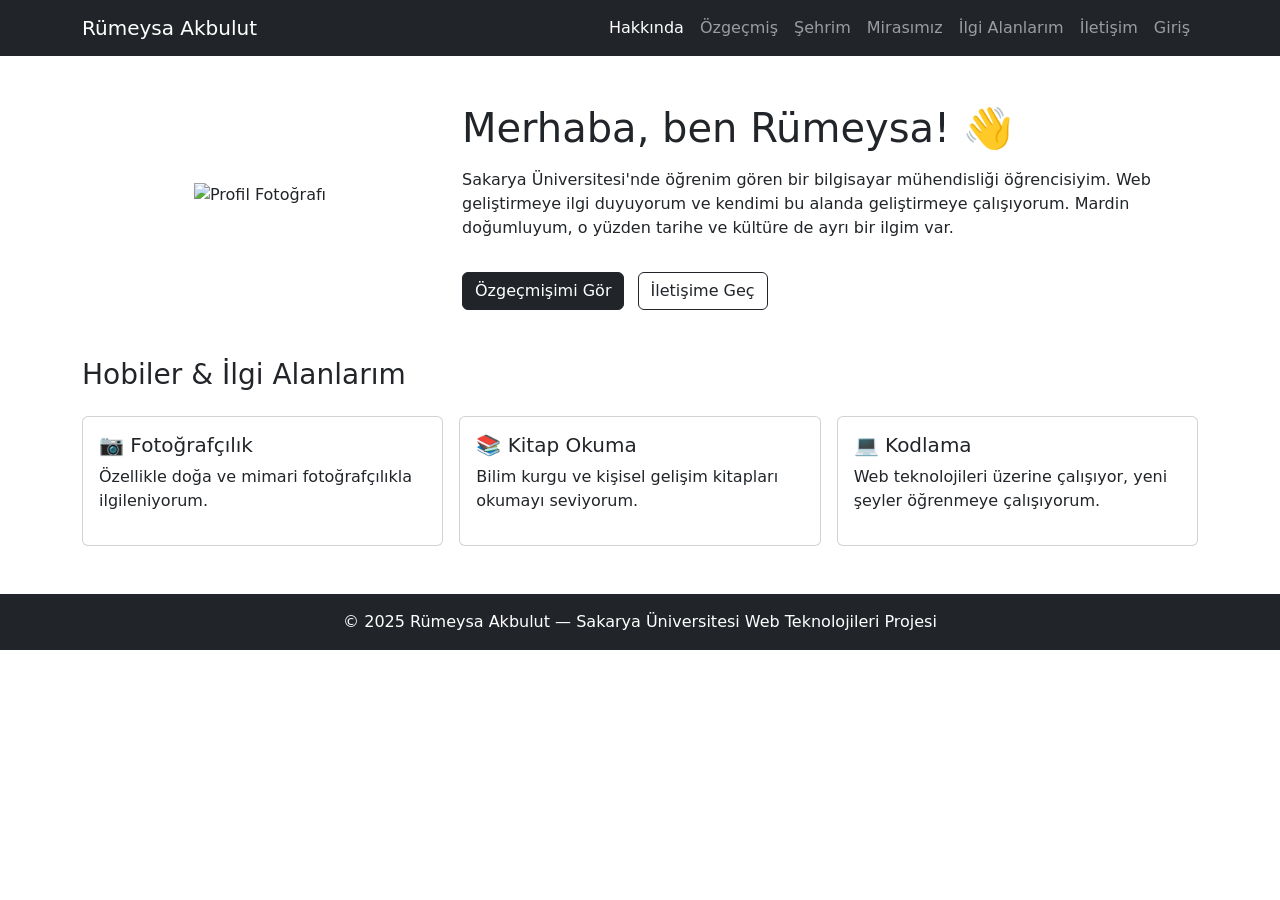
==== index.html @ a28f73a6 "İlk commit - hakkında sayfası eklendi" ====
<!DOCTYPE html>
<html lang="tr">
<head>
  <meta charset="UTF-8" />
  <meta name="viewport" content="width=device-width, initial-scale=1.0" />
  <title>Rümeysa Akbulut</title>
  <link href="https://cdn.jsdelivr.net/npm/bootstrap@5.3.3/dist/css/bootstrap.min.css" rel="stylesheet" />
  <link rel="stylesheet" href="css/style.css" />
</head>
<body>

  <!-- NAVBAR -->
  <nav class="navbar navbar-expand-lg navbar-dark bg-dark">
    <div class="container">
      <a class="navbar-brand" href="index.html">Rümeysa Akbulut</a>
      <button class="navbar-toggler" type="button" data-bs-toggle="collapse" data-bs-target="#navMenu">
        <span class="navbar-toggler-icon"></span>
      </button>
      <div class="collapse navbar-collapse" id="navMenu">
        <ul class="navbar-nav ms-auto">
          <li class="nav-item"><a class="nav-link active" href="index.html">Hakkında</a></li>
          <li class="nav-item"><a class="nav-link" href="cv.html">Özgeçmiş</a></li>
          <li class="nav-item"><a class="nav-link" href="sehrim.html">Şehrim</a></li>
          <li class="nav-item"><a class="nav-link" href="miras.html">Mirasımız</a></li>
          <li class="nav-item"><a class="nav-link" href="ilgi-alanlari.html">İlgi Alanlarım</a></li>
          <li class="nav-item"><a class="nav-link" href="iletisim.html">İletişim</a></li>
          <li class="nav-item"><a class="nav-link" href="login.html">Giriş</a></li>
        </ul>
      </div>
    </div>
  </nav>

  <!-- TANITIM -->
  <div class="container mt-5">
    <div class="row align-items-center">

      <div class="col-md-4 text-center mb-4">
        <img src="images/profil.jpg" alt="Profil Fotoğrafı" class="profil-foto" />
      </div>

      <div class="col-md-8">
        <h1>Merhaba, ben Rümeysa! 👋</h1>
        <p class="mt-3">
          Sakarya Üniversitesi'nde öğrenim gören bir bilgisayar mühendisliği öğrencisiyim.
          Web geliştirmeye ilgi duyuyorum ve kendimi bu alanda geliştirmeye çalışıyorum.
          Mardin doğumluyum, o yüzden tarihe ve kültüre de ayrı bir ilgim var.
        </p>
        <a href="cv.html" class="btn btn-dark mt-3">Özgeçmişimi Gör</a>
        <a href="iletisim.html" class="btn btn-outline-dark mt-3 ms-2">İletişime Geç</a>
      </div>

    </div>
  </div>

  <!-- HOBİLER -->
  <div class="container mt-5 mb-5">
    <h3 class="mb-4">Hobiler & İlgi Alanlarım</h3>
    <div class="row g-3">

      <div class="col-md-4">
        <div class="card p-3">
          <h5>📷 Fotoğrafçılık</h5>
          <p>Özellikle doğa ve mimari fotoğrafçılıkla ilgileniyorum.</p>
        </div>
      </div>

      <div class="col-md-4">
        <div class="card p-3">
          <h5>📚 Kitap Okuma</h5>
          <p>Bilim kurgu ve kişisel gelişim kitapları okumayı seviyorum.</p>
        </div>
      </div>

      <div class="col-md-4">
        <div class="card p-3">
          <h5>💻 Kodlama</h5>
          <p>Web teknolojileri üzerine çalışıyor, yeni şeyler öğrenmeye çalışıyorum.</p>
        </div>
      </div>

    </div>
  </div>

  <!-- FOOTER -->
  <footer class="bg-dark text-white text-center py-3">
    <p class="mb-0">© 2025 Rümeysa Akbulut &mdash; Sakarya Üniversitesi Web Teknolojileri Projesi</p>
  </footer>

  <script src="https://cdn.jsdelivr.net/npm/bootstrap@5.3.3/dist/js/bootstrap.bundle.min.js"></script>
</body>
</html>
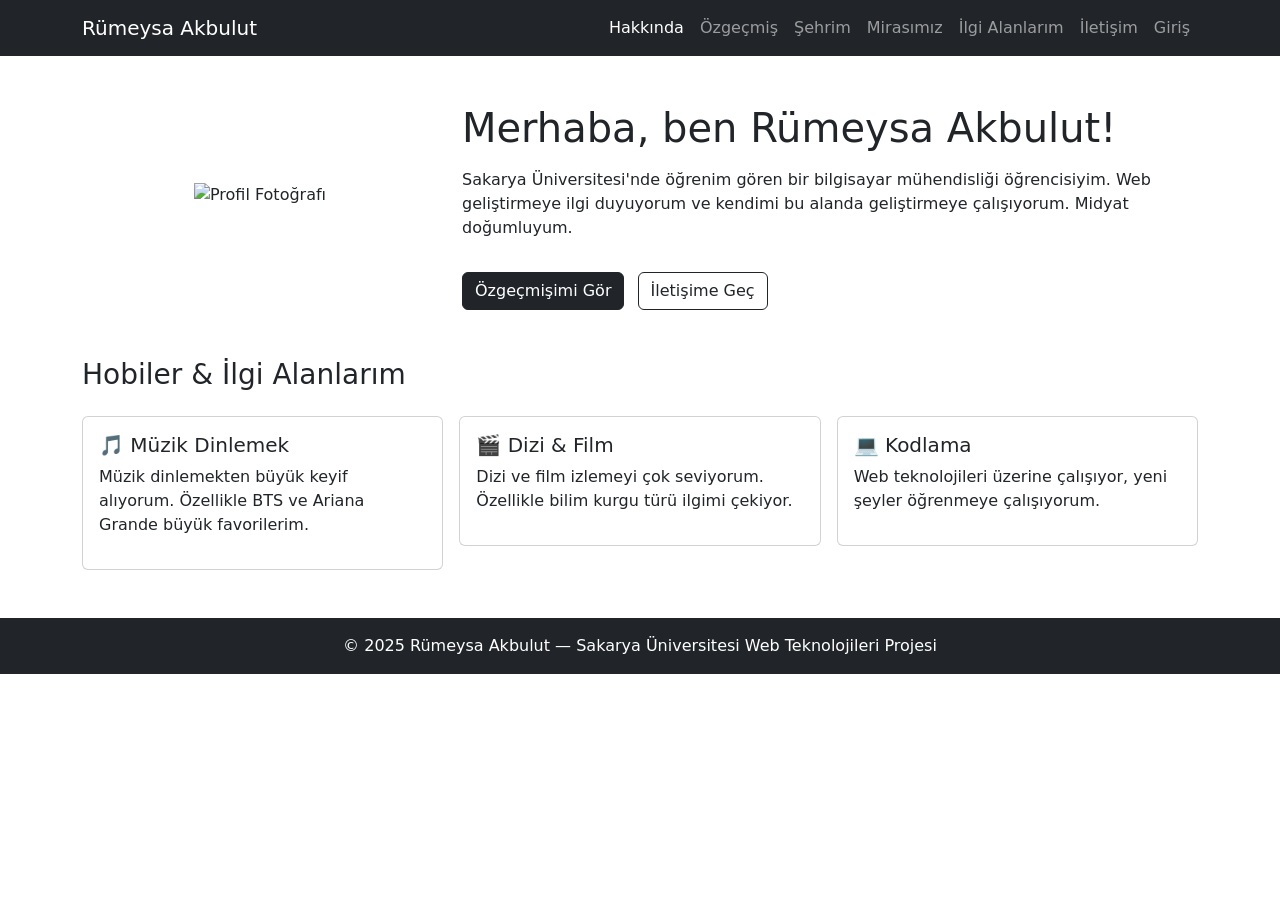
==== commit a941b2dc: "Update index.html" ====
--- a/index.html
+++ b/index.html
@@ -39,11 +39,11 @@
       </div>
 
       <div class="col-md-8">
-        <h1>Merhaba, ben Rümeysa! 👋</h1>
+        <h1>Merhaba, ben Rümeysa Akbulut! </h1>
         <p class="mt-3">
           Sakarya Üniversitesi'nde öğrenim gören bir bilgisayar mühendisliği öğrencisiyim.
           Web geliştirmeye ilgi duyuyorum ve kendimi bu alanda geliştirmeye çalışıyorum.
-          Mardin doğumluyum, o yüzden tarihe ve kültüre de ayrı bir ilgim var.
+          Midyat doğumluyum.
         </p>
         <a href="cv.html" class="btn btn-dark mt-3">Özgeçmişimi Gör</a>
         <a href="iletisim.html" class="btn btn-outline-dark mt-3 ms-2">İletişime Geç</a>
@@ -59,15 +59,15 @@
 
       <div class="col-md-4">
         <div class="card p-3">
-          <h5>📷 Fotoğrafçılık</h5>
-          <p>Özellikle doğa ve mimari fotoğrafçılıkla ilgileniyorum.</p>
+          <h5>🎵 Müzik Dinlemek</h5>
+          <p>Müzik dinlemekten büyük keyif alıyorum. Özellikle BTS ve Ariana Grande büyük favorilerim.</p>
         </div>
       </div>
 
       <div class="col-md-4">
         <div class="card p-3">
-          <h5>📚 Kitap Okuma</h5>
-          <p>Bilim kurgu ve kişisel gelişim kitapları okumayı seviyorum.</p>
+          <h5>🎬 Dizi & Film</h5>
+          <p>Dizi ve film izlemeyi çok seviyorum. Özellikle bilim kurgu türü ilgimi çekiyor.</p>
         </div>
       </div>
 
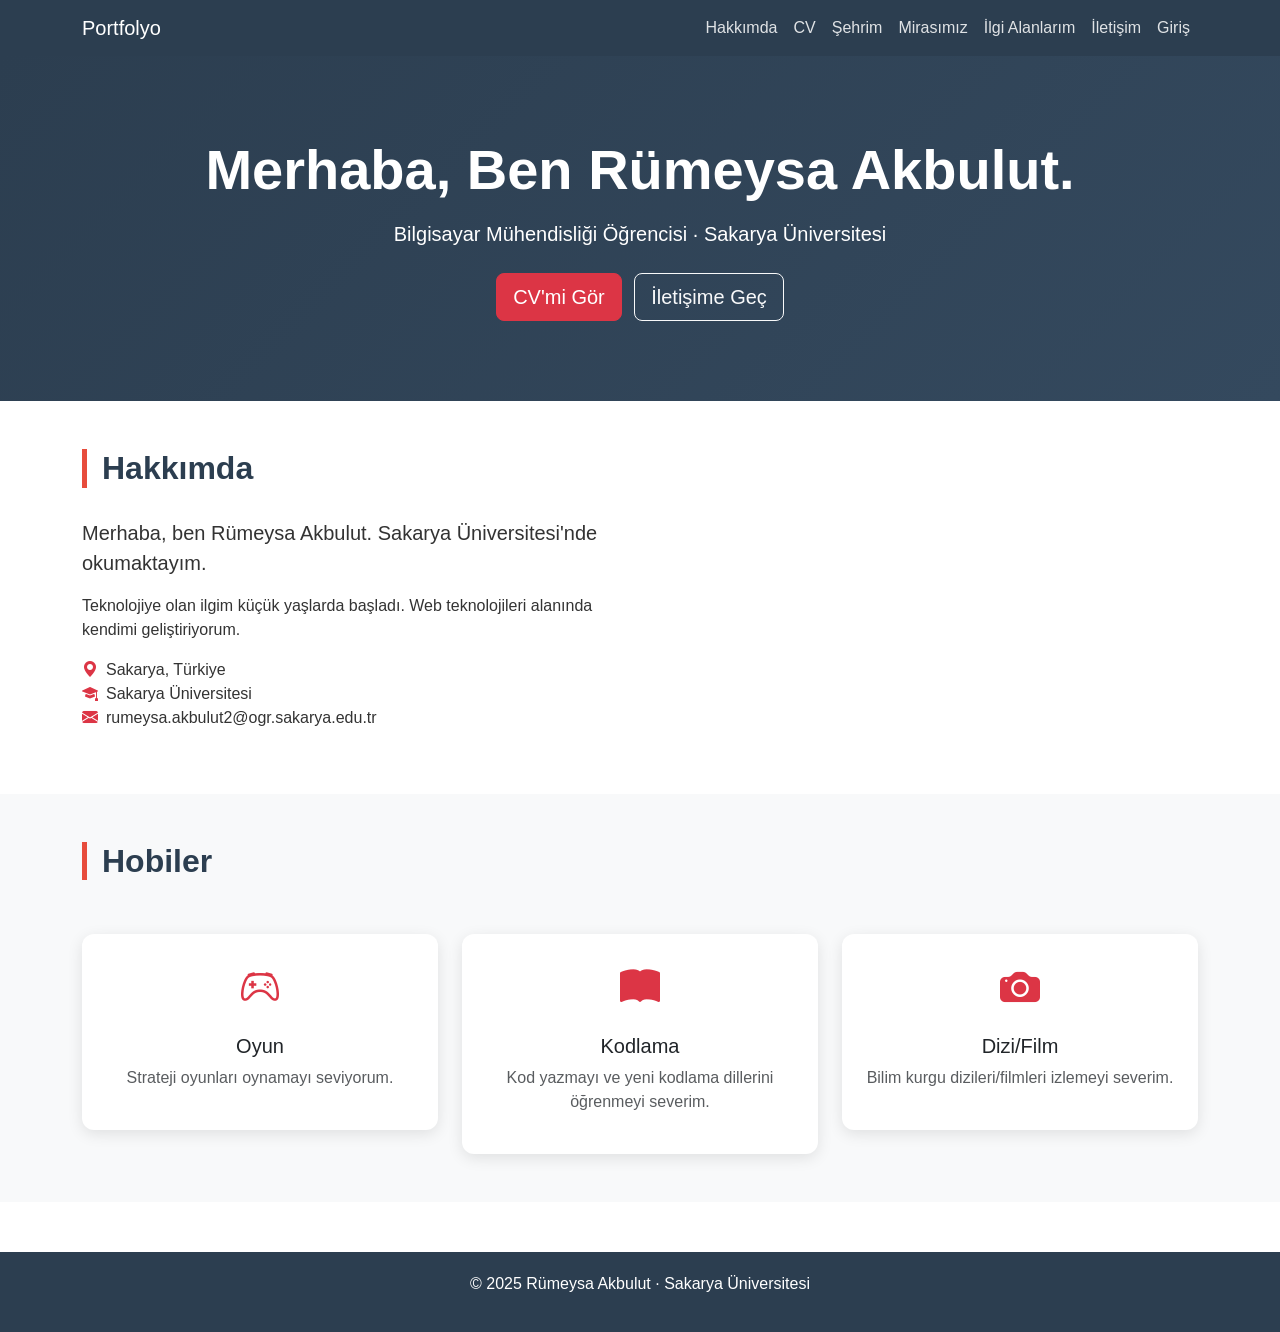
==== commit fd1b2b62: "İkinci commit" ====
--- a/index.html
+++ b/index.html
@@ -3,26 +3,27 @@
 <head>
   <meta charset="UTF-8" />
   <meta name="viewport" content="width=device-width, initial-scale=1.0" />
-  <title>Rümeysa Akbulut</title>
+  <title>Hakkımda</title>
   <link href="https://cdn.jsdelivr.net/npm/bootstrap@5.3.3/dist/css/bootstrap.min.css" rel="stylesheet" />
-  <link rel="stylesheet" href="css/style.css" />
+  <link href="https://cdn.jsdelivr.net/npm/bootstrap-icons@1.11.3/font/bootstrap-icons.css" rel="stylesheet" />
+  <link href="css/style.css" rel="stylesheet" />
 </head>
 <body>
 
   <!-- NAVBAR -->
-  <nav class="navbar navbar-expand-lg navbar-dark bg-dark">
+  <nav class="navbar navbar-expand-lg navbar-dark sticky-top">
     <div class="container">
-      <a class="navbar-brand" href="index.html">Rümeysa Akbulut</a>
+      <a class="navbar-brand" href="index.html">Portfolyo</a>
       <button class="navbar-toggler" type="button" data-bs-toggle="collapse" data-bs-target="#navMenu">
         <span class="navbar-toggler-icon"></span>
       </button>
       <div class="collapse navbar-collapse" id="navMenu">
         <ul class="navbar-nav ms-auto">
-          <li class="nav-item"><a class="nav-link active" href="index.html">Hakkında</a></li>
-          <li class="nav-item"><a class="nav-link" href="cv.html">Özgeçmiş</a></li>
+          <li class="nav-item"><a class="nav-link" href="index.html">Hakkımda</a></li>
+          <li class="nav-item"><a class="nav-link" href="cv.html">CV</a></li>
           <li class="nav-item"><a class="nav-link" href="sehrim.html">Şehrim</a></li>
           <li class="nav-item"><a class="nav-link" href="miras.html">Mirasımız</a></li>
-          <li class="nav-item"><a class="nav-link" href="ilgi-alanlari.html">İlgi Alanlarım</a></li>
+          <li class="nav-item"><a class="nav-link" href="ilgi.html">İlgi Alanlarım</a></li>
           <li class="nav-item"><a class="nav-link" href="iletisim.html">İletişim</a></li>
           <li class="nav-item"><a class="nav-link" href="login.html">Giriş</a></li>
         </ul>
@@ -30,62 +31,82 @@
     </div>
   </nav>
 
-  <!-- TANITIM -->
-  <div class="container mt-5">
-    <div class="row align-items-center">
+  <!-- HERO -->
+  <section class="hero">
+    <div class="container">
+      <img src="images/profil.jpg"
+           alt="Profil"
+           class="rounded-circle border border-4 border-white mb-4"
+           style="width:150px; height:150px; object-fit:cover;"
+           onerror="this.style.display='none'" />
+      <h1 class="display-4 fw-bold">Merhaba, Ben Rümeysa Akbulut.</h1>
+      <p class="lead mt-3">Bilgisayar Mühendisliği Öğrencisi · Sakarya Üniversitesi</p>
+      <div class="mt-4">
+        <a href="cv.html" class="btn btn-danger btn-lg me-2">CV'mi Gör</a>
+        <a href="iletisim.html" class="btn btn-outline-light btn-lg">İletişime Geç</a>
+      </div>
+    </div>
+  </section>
 
-      <div class="col-md-4 text-center mb-4">
-        <img src="images/profil.jpg" alt="Profil Fotoğrafı" class="profil-foto" />
+  <!-- HAKKIMDA -->
+  <section class="py-5">
+    <div class="container">
+      <h2 class="baslik">Hakkımda</h2>
+      <div class="row align-items-center g-4">
+        <div class="col-md-6">
+          <p class="lead">Merhaba, ben Rümeysa Akbulut. Sakarya Üniversitesi'nde okumaktayım.</p>
+          <p>Teknolojiye olan ilgim küçük yaşlarda başladı. Web teknolojileri alanında kendimi geliştiriyorum.</p>
+          <ul class="list-unstyled mt-3">
+            <li><i class="bi bi-geo-alt-fill text-danger me-2"></i>Sakarya, Türkiye</li>
+            <li><i class="bi bi-mortarboard-fill text-danger me-2"></i>Sakarya Üniversitesi</li>
+            <li><i class="bi bi-envelope-fill text-danger me-2"></i>rumeysa.akbulut2@ogr.sakarya.edu.tr</li>
+          </ul>
+        </div>
+        <div class="col-md-6">
+          <img src="images/hakkimda.jpg"
+               alt="Hakkımda"
+               class="img-fluid rounded-3 shadow"
+               onerror="this.style.display='none'" />
+        </div>
       </div>
-
-      <div class="col-md-8">
-        <h1>Merhaba, ben Rümeysa Akbulut! </h1>
-        <p class="mt-3">
-          Sakarya Üniversitesi'nde öğrenim gören bir bilgisayar mühendisliği öğrencisiyim.
-          Web geliştirmeye ilgi duyuyorum ve kendimi bu alanda geliştirmeye çalışıyorum.
-          Midyat doğumluyum.
-        </p>
-        <a href="cv.html" class="btn btn-dark mt-3">Özgeçmişimi Gör</a>
-        <a href="iletisim.html" class="btn btn-outline-dark mt-3 ms-2">İletişime Geç</a>
-      </div>
-
     </div>
-  </div>
+  </section>
 
   <!-- HOBİLER -->
-  <div class="container mt-5 mb-5">
-    <h3 class="mb-4">Hobiler & İlgi Alanlarım</h3>
-    <div class="row g-3">
-
-      <div class="col-md-4">
-        <div class="card p-3">
-          <h5>🎵 Müzik Dinlemek</h5>
-          <p>Müzik dinlemekten büyük keyif alıyorum. Özellikle BTS ve Ariana Grande büyük favorilerim.</p>
+  <section class="py-5 bg-light">
+    <div class="container">
+      <h2 class="baslik">Hobiler</h2>
+      <div class="row g-4 mt-2">
+        <div class="col-md-4">
+          <div class="card text-center p-4">
+            <i class="bi bi-controller text-danger" style="font-size:2.5rem;"></i>
+            <h5 class="mt-3">Oyun</h5>
+            <p class="text-muted">Strateji oyunları oynamayı seviyorum.</p>
+          </div>
+        </div>
+        <div class="col-md-4">
+          <div class="card text-center p-4">
+            <i class="bi bi-book-fill text-danger" style="font-size:2.5rem;"></i>
+            <h5 class="mt-3">Kodlama</h5>
+            <p class="text-muted">Kod yazmayı ve yeni kodlama dillerini öğrenmeyi severim.</p>
+          </div>
+        </div>
+        <div class="col-md-4">
+          <div class="card text-center p-4">
+            <i class="bi bi-camera-fill text-danger" style="font-size:2.5rem;"></i>
+            <h5 class="mt-3">Dizi/Film</h5>
+            <p class="text-muted">Bilim kurgu dizileri/filmleri izlemeyi severim.</p>
+          </div>
         </div>
       </div>
-
-      <div class="col-md-4">
-        <div class="card p-3">
-          <h5>🎬 Dizi & Film</h5>
-          <p>Dizi ve film izlemeyi çok seviyorum. Özellikle bilim kurgu türü ilgimi çekiyor.</p>
-        </div>
-      </div>
-
-      <div class="col-md-4">
-        <div class="card p-3">
-          <h5>💻 Kodlama</h5>
-          <p>Web teknolojileri üzerine çalışıyor, yeni şeyler öğrenmeye çalışıyorum.</p>
-        </div>
-      </div>
-
     </div>
-  </div>
+  </section>
 
   <!-- FOOTER -->
-  <footer class="bg-dark text-white text-center py-3">
-    <p class="mb-0">© 2025 Rümeysa Akbulut &mdash; Sakarya Üniversitesi Web Teknolojileri Projesi</p>
+  <footer>
+    <p>© 2025 Rümeysa Akbulut · Sakarya Üniversitesi</p>
   </footer>
 
   <script src="https://cdn.jsdelivr.net/npm/bootstrap@5.3.3/dist/js/bootstrap.bundle.min.js"></script>
 </body>
-</html>
+</html>
--- a/css/style.css
+++ b/css/style.css
@@ -0,0 +1,62 @@
+:root {
+  --primary: #2c3e50;
+  --accent: #e74c3c;
+}
+
+* {
+  margin: 0;
+  padding: 0;
+  box-sizing: border-box;
+}
+
+body {
+  font-family: 'Segoe UI', sans-serif;
+  color: #333;
+}
+
+/* NAVBAR */
+.navbar {
+  background-color: var(--primary) !important;
+}
+
+.nav-link {
+  color: rgba(255,255,255,0.85) !important;
+}
+
+.nav-link:hover {
+  color: #e74c3c !important;
+}
+
+/* HERO */
+.hero {
+  background: linear-gradient(135deg, #2c3e50, #34495e);
+  color: white;
+  padding: 80px 0;
+  text-align: center;
+}
+
+/* KARTLAR */
+.card {
+  border: none;
+  border-radius: 12px;
+  box-shadow: 0 4px 15px rgba(0,0,0,0.1);
+}
+
+/* FOOTER */
+footer {
+  background-color: #2c3e50;
+  color: white;
+  text-align: center;
+  padding: 20px;
+  margin-top: 50px;
+}
+
+/* BÖLÜM BAŞLIĞI */
+.baslik {
+  font-size: 2rem;
+  font-weight: 700;
+  color: #2c3e50;
+  margin-bottom: 30px;
+  border-left: 5px solid #e74c3c;
+  padding-left: 15px;
+}
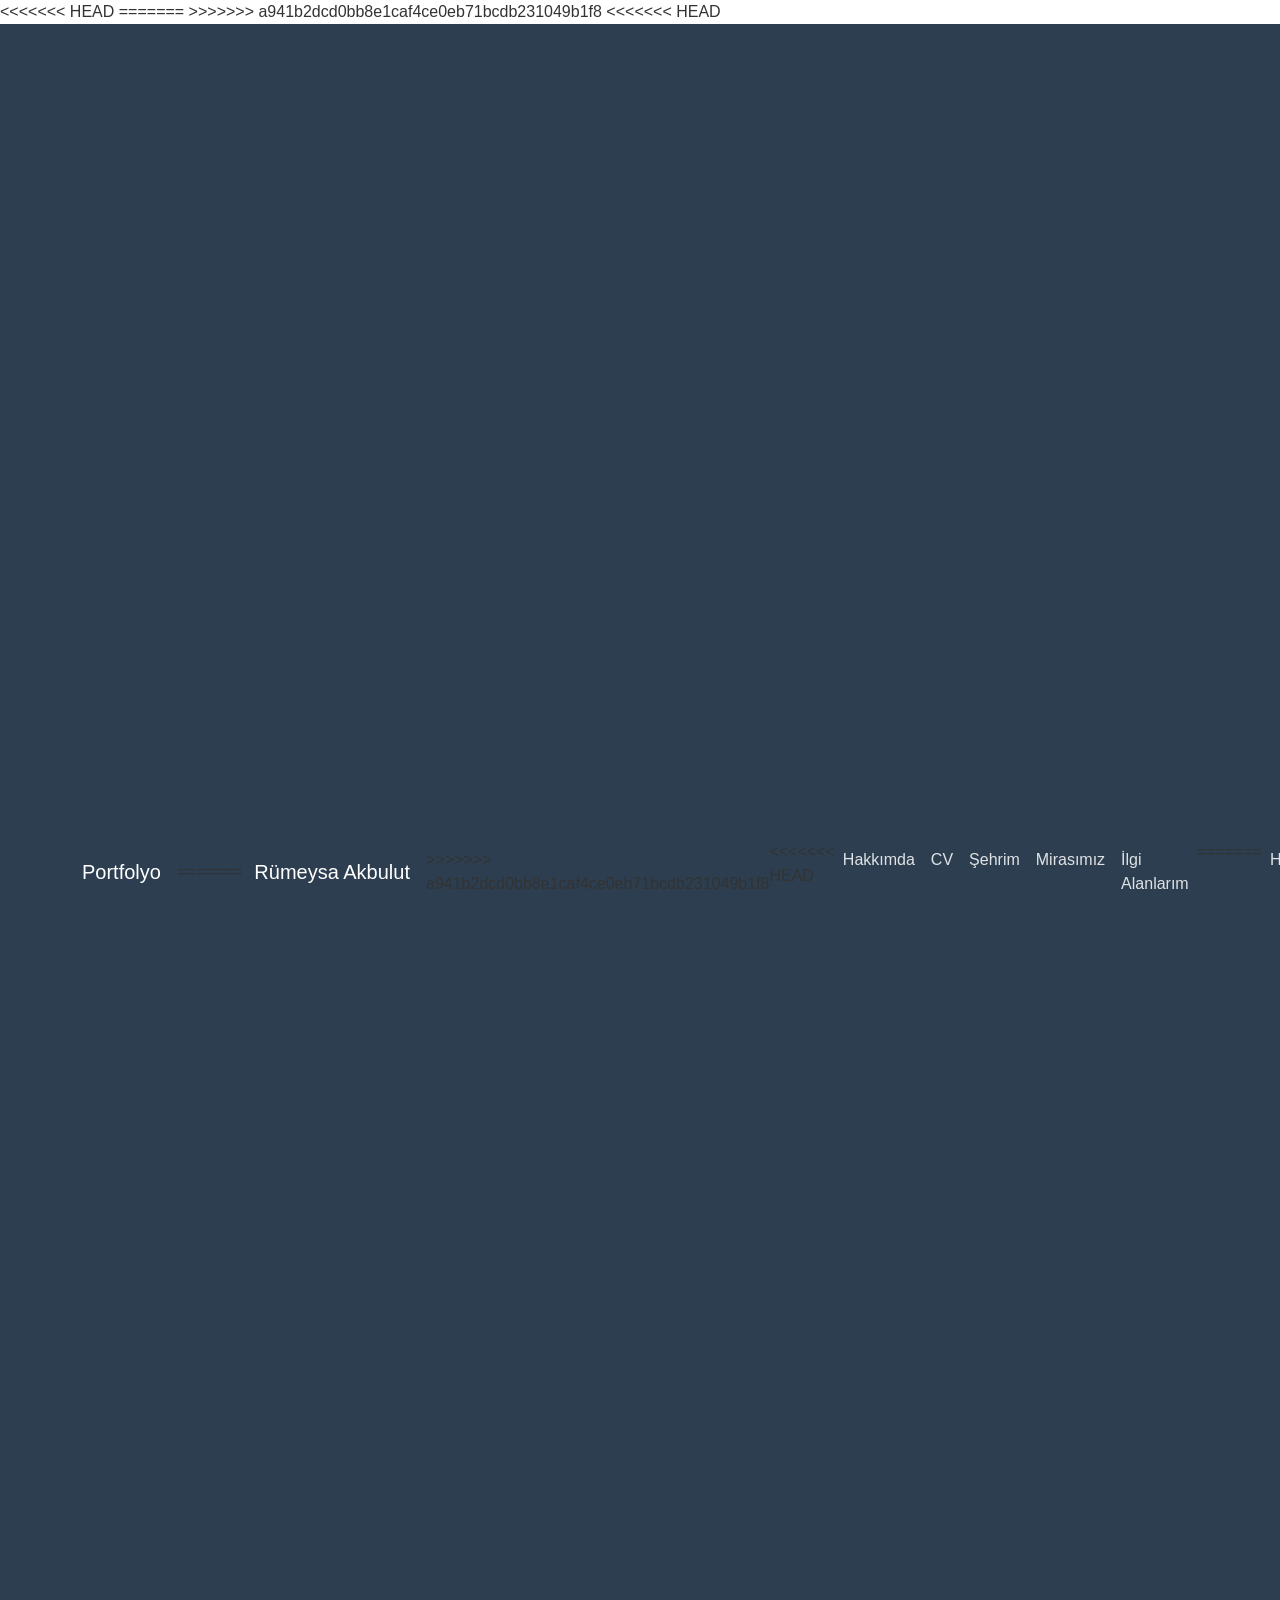
==== commit eb168b9d: "conflict cozuldu" ====
--- a/index.html
+++ b/index.html
@@ -3,27 +3,47 @@
 <head>
   <meta charset="UTF-8" />
   <meta name="viewport" content="width=device-width, initial-scale=1.0" />
+<<<<<<< HEAD
   <title>Hakkımda</title>
   <link href="https://cdn.jsdelivr.net/npm/bootstrap@5.3.3/dist/css/bootstrap.min.css" rel="stylesheet" />
   <link href="https://cdn.jsdelivr.net/npm/bootstrap-icons@1.11.3/font/bootstrap-icons.css" rel="stylesheet" />
   <link href="css/style.css" rel="stylesheet" />
+=======
+  <title>Rümeysa Akbulut</title>
+  <link href="https://cdn.jsdelivr.net/npm/bootstrap@5.3.3/dist/css/bootstrap.min.css" rel="stylesheet" />
+  <link rel="stylesheet" href="css/style.css" />
+>>>>>>> a941b2dcd0bb8e1caf4ce0eb71bcdb231049b1f8
 </head>
 <body>
 
   <!-- NAVBAR -->
+<<<<<<< HEAD
   <nav class="navbar navbar-expand-lg navbar-dark sticky-top">
     <div class="container">
       <a class="navbar-brand" href="index.html">Portfolyo</a>
+=======
+  <nav class="navbar navbar-expand-lg navbar-dark bg-dark">
+    <div class="container">
+      <a class="navbar-brand" href="index.html">Rümeysa Akbulut</a>
+>>>>>>> a941b2dcd0bb8e1caf4ce0eb71bcdb231049b1f8
       <button class="navbar-toggler" type="button" data-bs-toggle="collapse" data-bs-target="#navMenu">
         <span class="navbar-toggler-icon"></span>
       </button>
       <div class="collapse navbar-collapse" id="navMenu">
         <ul class="navbar-nav ms-auto">
+<<<<<<< HEAD
           <li class="nav-item"><a class="nav-link" href="index.html">Hakkımda</a></li>
           <li class="nav-item"><a class="nav-link" href="cv.html">CV</a></li>
           <li class="nav-item"><a class="nav-link" href="sehrim.html">Şehrim</a></li>
           <li class="nav-item"><a class="nav-link" href="miras.html">Mirasımız</a></li>
           <li class="nav-item"><a class="nav-link" href="ilgi.html">İlgi Alanlarım</a></li>
+=======
+          <li class="nav-item"><a class="nav-link active" href="index.html">Hakkında</a></li>
+          <li class="nav-item"><a class="nav-link" href="cv.html">Özgeçmiş</a></li>
+          <li class="nav-item"><a class="nav-link" href="sehrim.html">Şehrim</a></li>
+          <li class="nav-item"><a class="nav-link" href="miras.html">Mirasımız</a></li>
+          <li class="nav-item"><a class="nav-link" href="ilgi-alanlari.html">İlgi Alanlarım</a></li>
+>>>>>>> a941b2dcd0bb8e1caf4ce0eb71bcdb231049b1f8
           <li class="nav-item"><a class="nav-link" href="iletisim.html">İletişim</a></li>
           <li class="nav-item"><a class="nav-link" href="login.html">Giriş</a></li>
         </ul>
@@ -31,6 +51,7 @@
     </div>
   </nav>
 
+<<<<<<< HEAD
   <!-- HERO -->
   <section class="hero">
     <div class="container">
@@ -105,8 +126,68 @@
   <!-- FOOTER -->
   <footer>
     <p>© 2025 Rümeysa Akbulut · Sakarya Üniversitesi</p>
+=======
+  <!-- TANITIM -->
+  <div class="container mt-5">
+    <div class="row align-items-center">
+
+      <div class="col-md-4 text-center mb-4">
+        <img src="images/profil.jpg" alt="Profil Fotoğrafı" class="profil-foto" />
+      </div>
+
+      <div class="col-md-8">
+        <h1>Merhaba, ben Rümeysa Akbulut! </h1>
+        <p class="mt-3">
+          Sakarya Üniversitesi'nde öğrenim gören bir bilgisayar mühendisliği öğrencisiyim.
+          Web geliştirmeye ilgi duyuyorum ve kendimi bu alanda geliştirmeye çalışıyorum.
+          Midyat doğumluyum.
+        </p>
+        <a href="cv.html" class="btn btn-dark mt-3">Özgeçmişimi Gör</a>
+        <a href="iletisim.html" class="btn btn-outline-dark mt-3 ms-2">İletişime Geç</a>
+      </div>
+
+    </div>
+  </div>
+
+  <!-- HOBİLER -->
+  <div class="container mt-5 mb-5">
+    <h3 class="mb-4">Hobiler & İlgi Alanlarım</h3>
+    <div class="row g-3">
+
+      <div class="col-md-4">
+        <div class="card p-3">
+          <h5>🎵 Müzik Dinlemek</h5>
+          <p>Müzik dinlemekten büyük keyif alıyorum. Özellikle BTS ve Ariana Grande büyük favorilerim.</p>
+        </div>
+      </div>
+
+      <div class="col-md-4">
+        <div class="card p-3">
+          <h5>🎬 Dizi & Film</h5>
+          <p>Dizi ve film izlemeyi çok seviyorum. Özellikle bilim kurgu türü ilgimi çekiyor.</p>
+        </div>
+      </div>
+
+      <div class="col-md-4">
+        <div class="card p-3">
+          <h5>💻 Kodlama</h5>
+          <p>Web teknolojileri üzerine çalışıyor, yeni şeyler öğrenmeye çalışıyorum.</p>
+        </div>
+      </div>
+
+    </div>
+  </div>
+
+  <!-- FOOTER -->
+  <footer class="bg-dark text-white text-center py-3">
+    <p class="mb-0">© 2025 Rümeysa Akbulut &mdash; Sakarya Üniversitesi Web Teknolojileri Projesi</p>
+>>>>>>> a941b2dcd0bb8e1caf4ce0eb71bcdb231049b1f8
   </footer>
 
   <script src="https://cdn.jsdelivr.net/npm/bootstrap@5.3.3/dist/js/bootstrap.bundle.min.js"></script>
 </body>
-</html>+<<<<<<< HEAD
+</html>
+=======
+</html>
+>>>>>>> a941b2dcd0bb8e1caf4ce0eb71bcdb231049b1f8
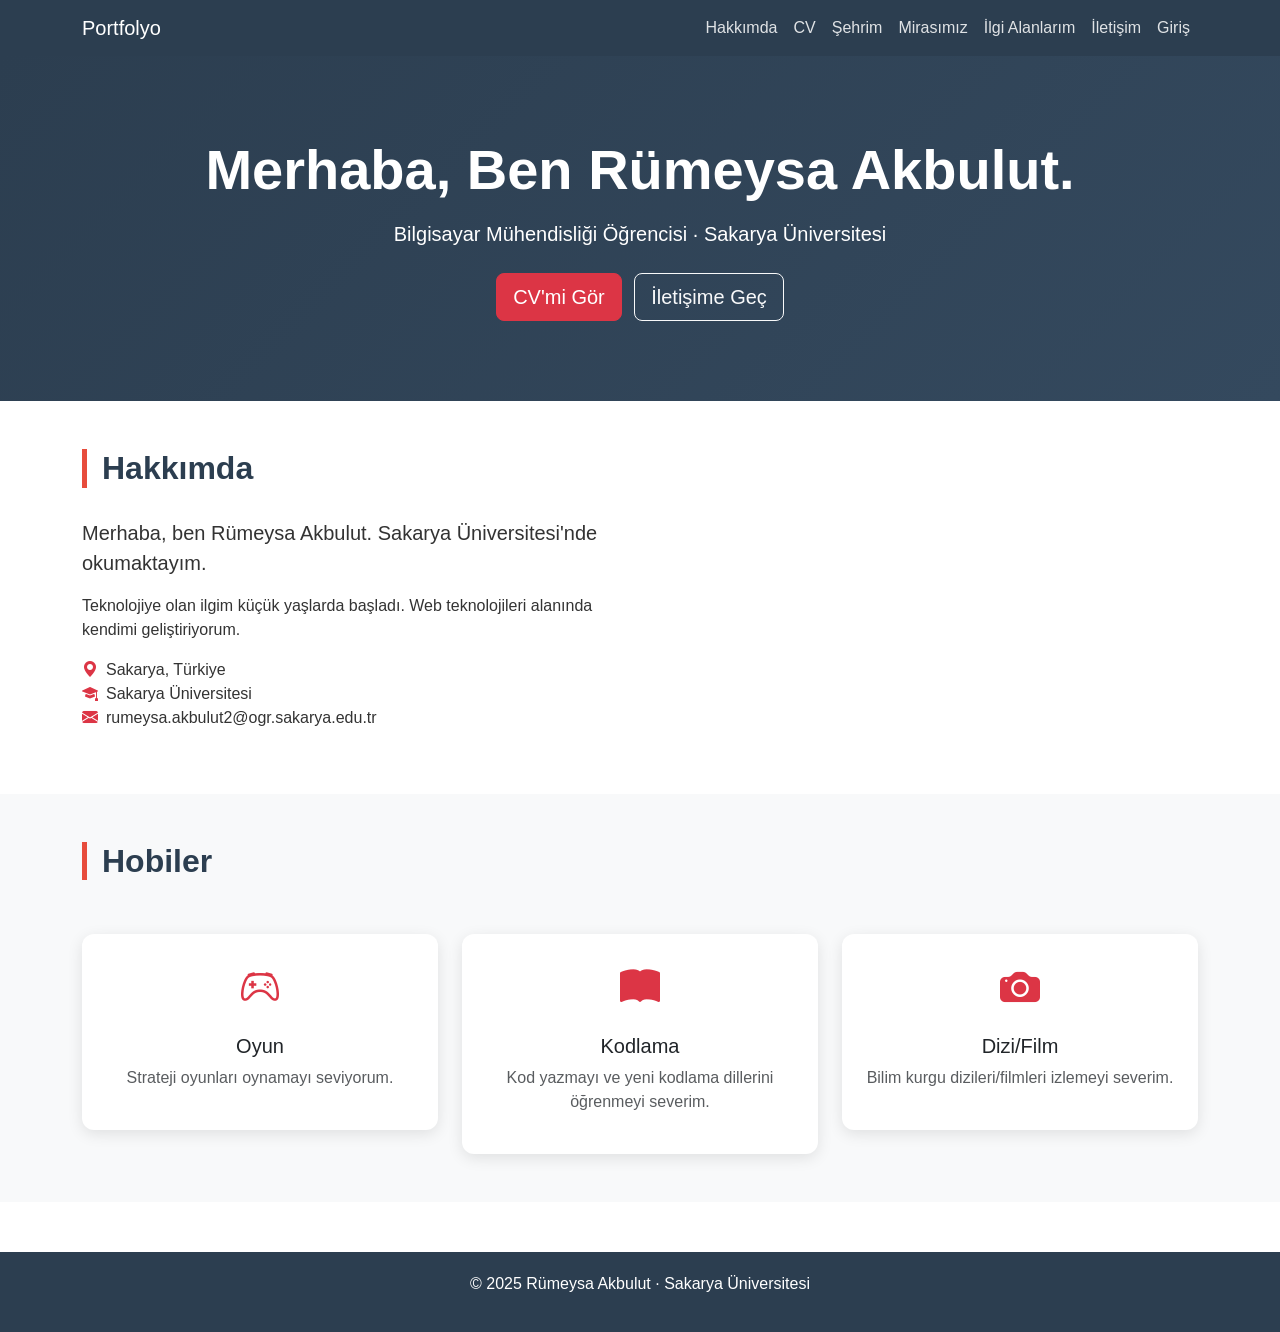
==== commit 30dc15d6: "sehrim.html eklendi" ====
--- a/index.html
+++ b/index.html
@@ -3,47 +3,27 @@
 <head>
   <meta charset="UTF-8" />
   <meta name="viewport" content="width=device-width, initial-scale=1.0" />
-<<<<<<< HEAD
   <title>Hakkımda</title>
   <link href="https://cdn.jsdelivr.net/npm/bootstrap@5.3.3/dist/css/bootstrap.min.css" rel="stylesheet" />
   <link href="https://cdn.jsdelivr.net/npm/bootstrap-icons@1.11.3/font/bootstrap-icons.css" rel="stylesheet" />
   <link href="css/style.css" rel="stylesheet" />
-=======
-  <title>Rümeysa Akbulut</title>
-  <link href="https://cdn.jsdelivr.net/npm/bootstrap@5.3.3/dist/css/bootstrap.min.css" rel="stylesheet" />
-  <link rel="stylesheet" href="css/style.css" />
->>>>>>> a941b2dcd0bb8e1caf4ce0eb71bcdb231049b1f8
 </head>
 <body>
 
   <!-- NAVBAR -->
-<<<<<<< HEAD
   <nav class="navbar navbar-expand-lg navbar-dark sticky-top">
     <div class="container">
       <a class="navbar-brand" href="index.html">Portfolyo</a>
-=======
-  <nav class="navbar navbar-expand-lg navbar-dark bg-dark">
-    <div class="container">
-      <a class="navbar-brand" href="index.html">Rümeysa Akbulut</a>
->>>>>>> a941b2dcd0bb8e1caf4ce0eb71bcdb231049b1f8
       <button class="navbar-toggler" type="button" data-bs-toggle="collapse" data-bs-target="#navMenu">
         <span class="navbar-toggler-icon"></span>
       </button>
       <div class="collapse navbar-collapse" id="navMenu">
         <ul class="navbar-nav ms-auto">
-<<<<<<< HEAD
           <li class="nav-item"><a class="nav-link" href="index.html">Hakkımda</a></li>
           <li class="nav-item"><a class="nav-link" href="cv.html">CV</a></li>
           <li class="nav-item"><a class="nav-link" href="sehrim.html">Şehrim</a></li>
           <li class="nav-item"><a class="nav-link" href="miras.html">Mirasımız</a></li>
           <li class="nav-item"><a class="nav-link" href="ilgi.html">İlgi Alanlarım</a></li>
-=======
-          <li class="nav-item"><a class="nav-link active" href="index.html">Hakkında</a></li>
-          <li class="nav-item"><a class="nav-link" href="cv.html">Özgeçmiş</a></li>
-          <li class="nav-item"><a class="nav-link" href="sehrim.html">Şehrim</a></li>
-          <li class="nav-item"><a class="nav-link" href="miras.html">Mirasımız</a></li>
-          <li class="nav-item"><a class="nav-link" href="ilgi-alanlari.html">İlgi Alanlarım</a></li>
->>>>>>> a941b2dcd0bb8e1caf4ce0eb71bcdb231049b1f8
           <li class="nav-item"><a class="nav-link" href="iletisim.html">İletişim</a></li>
           <li class="nav-item"><a class="nav-link" href="login.html">Giriş</a></li>
         </ul>
@@ -51,7 +31,6 @@
     </div>
   </nav>
 
-<<<<<<< HEAD
   <!-- HERO -->
   <section class="hero">
     <div class="container">
@@ -126,68 +105,8 @@
   <!-- FOOTER -->
   <footer>
     <p>© 2025 Rümeysa Akbulut · Sakarya Üniversitesi</p>
-=======
-  <!-- TANITIM -->
-  <div class="container mt-5">
-    <div class="row align-items-center">
-
-      <div class="col-md-4 text-center mb-4">
-        <img src="images/profil.jpg" alt="Profil Fotoğrafı" class="profil-foto" />
-      </div>
-
-      <div class="col-md-8">
-        <h1>Merhaba, ben Rümeysa Akbulut! </h1>
-        <p class="mt-3">
-          Sakarya Üniversitesi'nde öğrenim gören bir bilgisayar mühendisliği öğrencisiyim.
-          Web geliştirmeye ilgi duyuyorum ve kendimi bu alanda geliştirmeye çalışıyorum.
-          Midyat doğumluyum.
-        </p>
-        <a href="cv.html" class="btn btn-dark mt-3">Özgeçmişimi Gör</a>
-        <a href="iletisim.html" class="btn btn-outline-dark mt-3 ms-2">İletişime Geç</a>
-      </div>
-
-    </div>
-  </div>
-
-  <!-- HOBİLER -->
-  <div class="container mt-5 mb-5">
-    <h3 class="mb-4">Hobiler & İlgi Alanlarım</h3>
-    <div class="row g-3">
-
-      <div class="col-md-4">
-        <div class="card p-3">
-          <h5>🎵 Müzik Dinlemek</h5>
-          <p>Müzik dinlemekten büyük keyif alıyorum. Özellikle BTS ve Ariana Grande büyük favorilerim.</p>
-        </div>
-      </div>
-
-      <div class="col-md-4">
-        <div class="card p-3">
-          <h5>🎬 Dizi & Film</h5>
-          <p>Dizi ve film izlemeyi çok seviyorum. Özellikle bilim kurgu türü ilgimi çekiyor.</p>
-        </div>
-      </div>
-
-      <div class="col-md-4">
-        <div class="card p-3">
-          <h5>💻 Kodlama</h5>
-          <p>Web teknolojileri üzerine çalışıyor, yeni şeyler öğrenmeye çalışıyorum.</p>
-        </div>
-      </div>
-
-    </div>
-  </div>
-
-  <!-- FOOTER -->
-  <footer class="bg-dark text-white text-center py-3">
-    <p class="mb-0">© 2025 Rümeysa Akbulut &mdash; Sakarya Üniversitesi Web Teknolojileri Projesi</p>
->>>>>>> a941b2dcd0bb8e1caf4ce0eb71bcdb231049b1f8
   </footer>
 
   <script src="https://cdn.jsdelivr.net/npm/bootstrap@5.3.3/dist/js/bootstrap.bundle.min.js"></script>
 </body>
-<<<<<<< HEAD
 </html>
-=======
-</html>
->>>>>>> a941b2dcd0bb8e1caf4ce0eb71bcdb231049b1f8
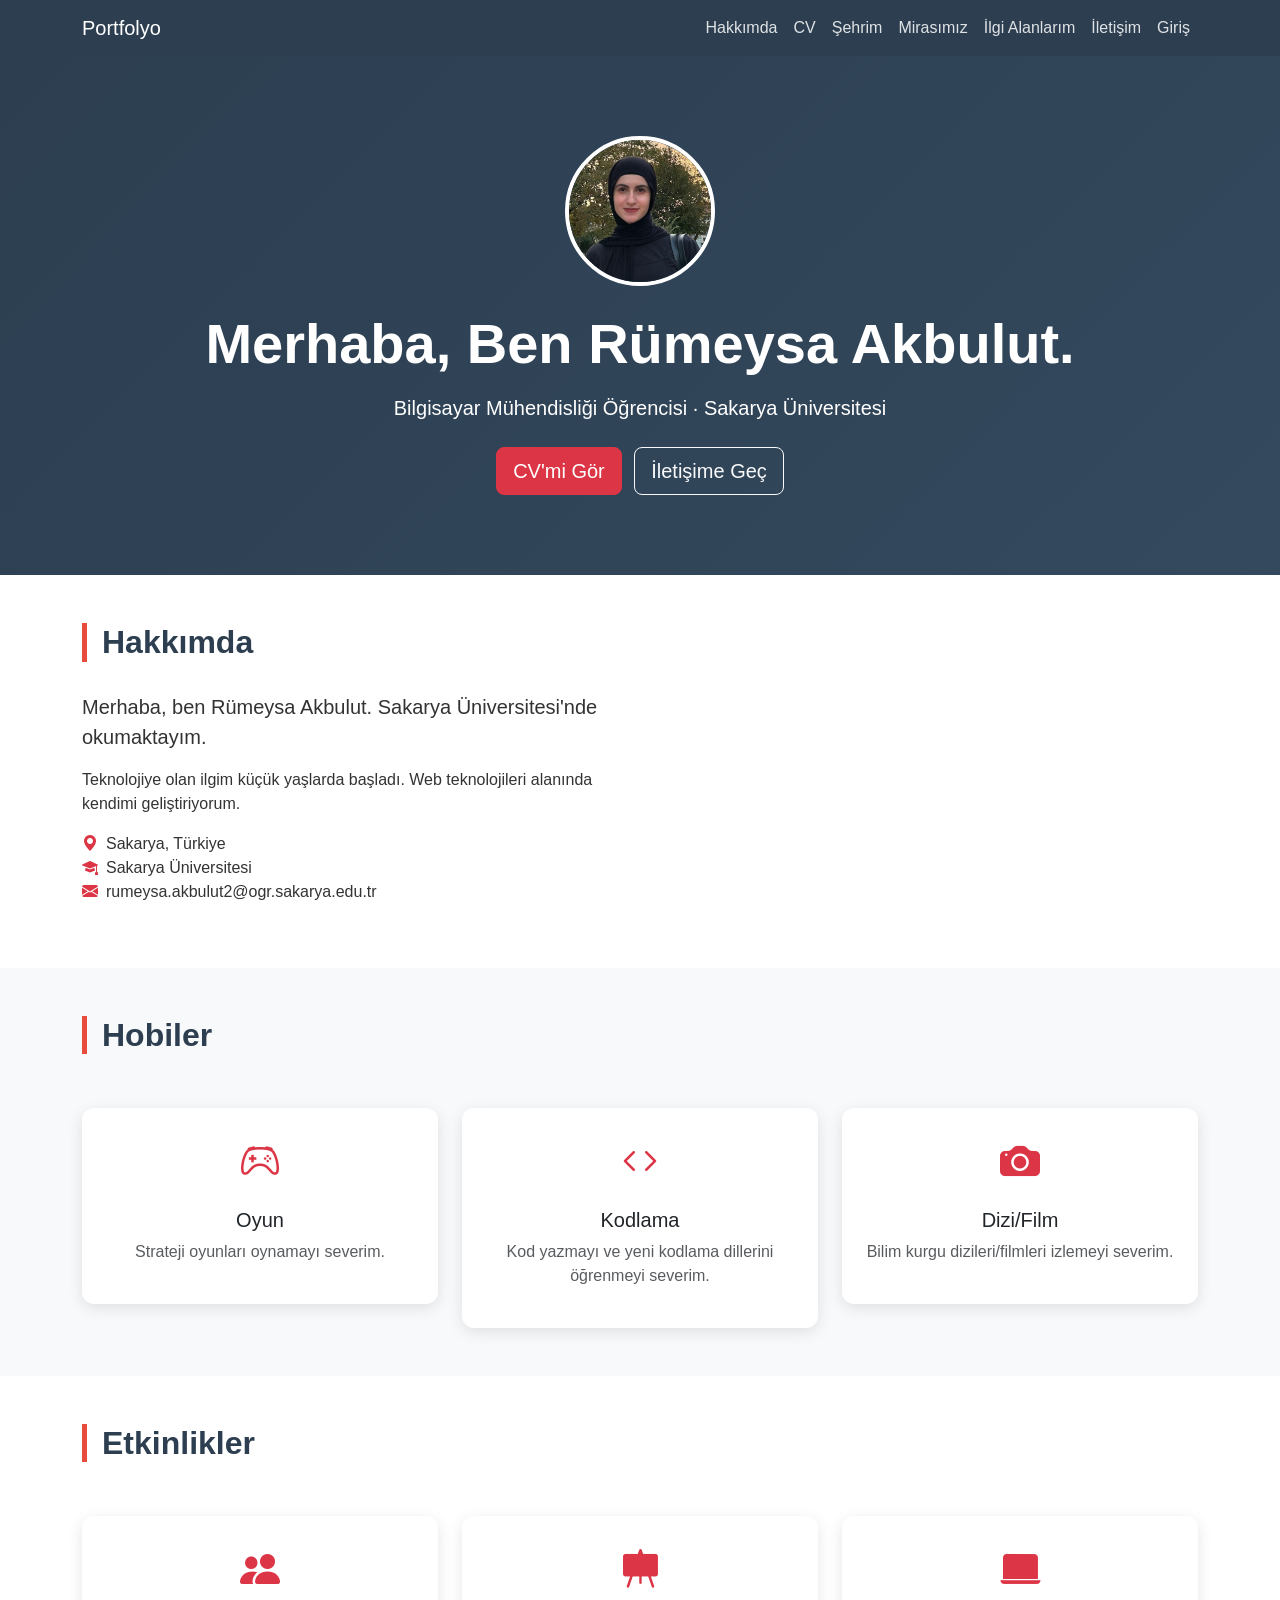
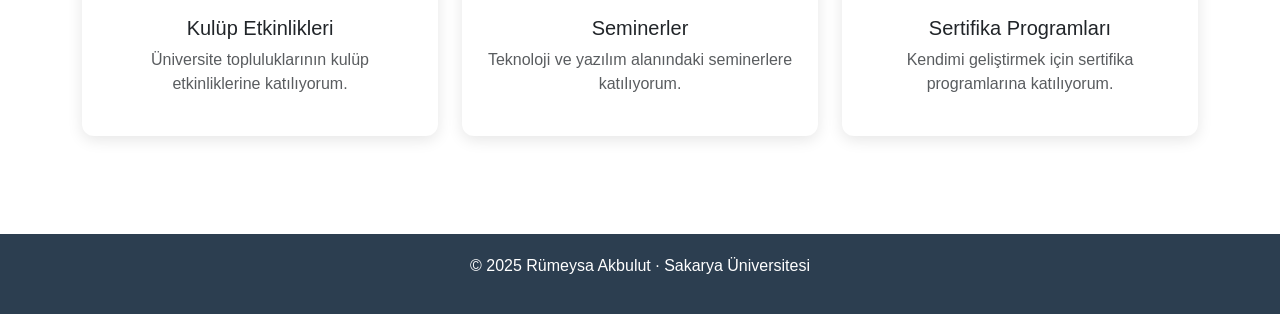
==== commit dee10993: "index.html güncellendi" ====
--- a/index.html
+++ b/index.html
@@ -34,7 +34,7 @@
   <!-- HERO -->
   <section class="hero">
     <div class="container">
-      <img src="images/profil.jpg"
+      <img src="images/profil3.jpeg"
            alt="Profil"
            class="rounded-circle border border-4 border-white mb-4"
            style="width:150px; height:150px; object-fit:cover;"
@@ -81,12 +81,12 @@
           <div class="card text-center p-4">
             <i class="bi bi-controller text-danger" style="font-size:2.5rem;"></i>
             <h5 class="mt-3">Oyun</h5>
-            <p class="text-muted">Strateji oyunları oynamayı seviyorum.</p>
+            <p class="text-muted">Strateji oyunları oynamayı severim.</p>
           </div>
         </div>
         <div class="col-md-4">
           <div class="card text-center p-4">
-            <i class="bi bi-book-fill text-danger" style="font-size:2.5rem;"></i>
+            <i class="bi bi-code text-danger" style="font-size:2.5rem;"></i>
             <h5 class="mt-3">Kodlama</h5>
             <p class="text-muted">Kod yazmayı ve yeni kodlama dillerini öğrenmeyi severim.</p>
           </div>
@@ -102,6 +102,40 @@
     </div>
   </section>
 
+  <!-- ETKİNLİKLER -->
+<section class="py-5">
+  <div class="container">
+    <h2 class="baslik">Etkinlikler</h2>
+    <div class="row g-4 mt-2">
+
+      <div class="col-md-4">
+        <div class="card text-center p-4">
+          <i class="bi bi-people-fill text-danger" style="font-size:2.5rem;"></i>
+          <h5 class="mt-3">Kulüp Etkinlikleri</h5>
+          <p class="text-muted">Üniversite topluluklarının kulüp etkinliklerine katılıyorum.</p>
+        </div>
+      </div>
+
+      <div class="col-md-4">
+        <div class="card text-center p-4">
+          <i class="bi bi-easel-fill text-danger" style="font-size:2.5rem;"></i>
+          <h5 class="mt-3">Seminerler</h5>
+          <p class="text-muted">Teknoloji ve yazılım alanındaki seminerlere katılıyorum.</p>
+        </div>
+      </div>
+
+      <div class="col-md-4">
+        <div class="card text-center p-4">
+          <i class="bi bi-laptop-fill text-danger" style="font-size:2.5rem;"></i>
+          <h5 class="mt-3">Sertifika Programları</h5>
+          <p class="text-muted">Kendimi geliştirmek için sertifika programlarına katılıyorum.</p>
+        </div>
+      </div>
+
+    </div>
+  </div>
+</section>
+
   <!-- FOOTER -->
   <footer>
     <p>© 2025 Rümeysa Akbulut · Sakarya Üniversitesi</p>
